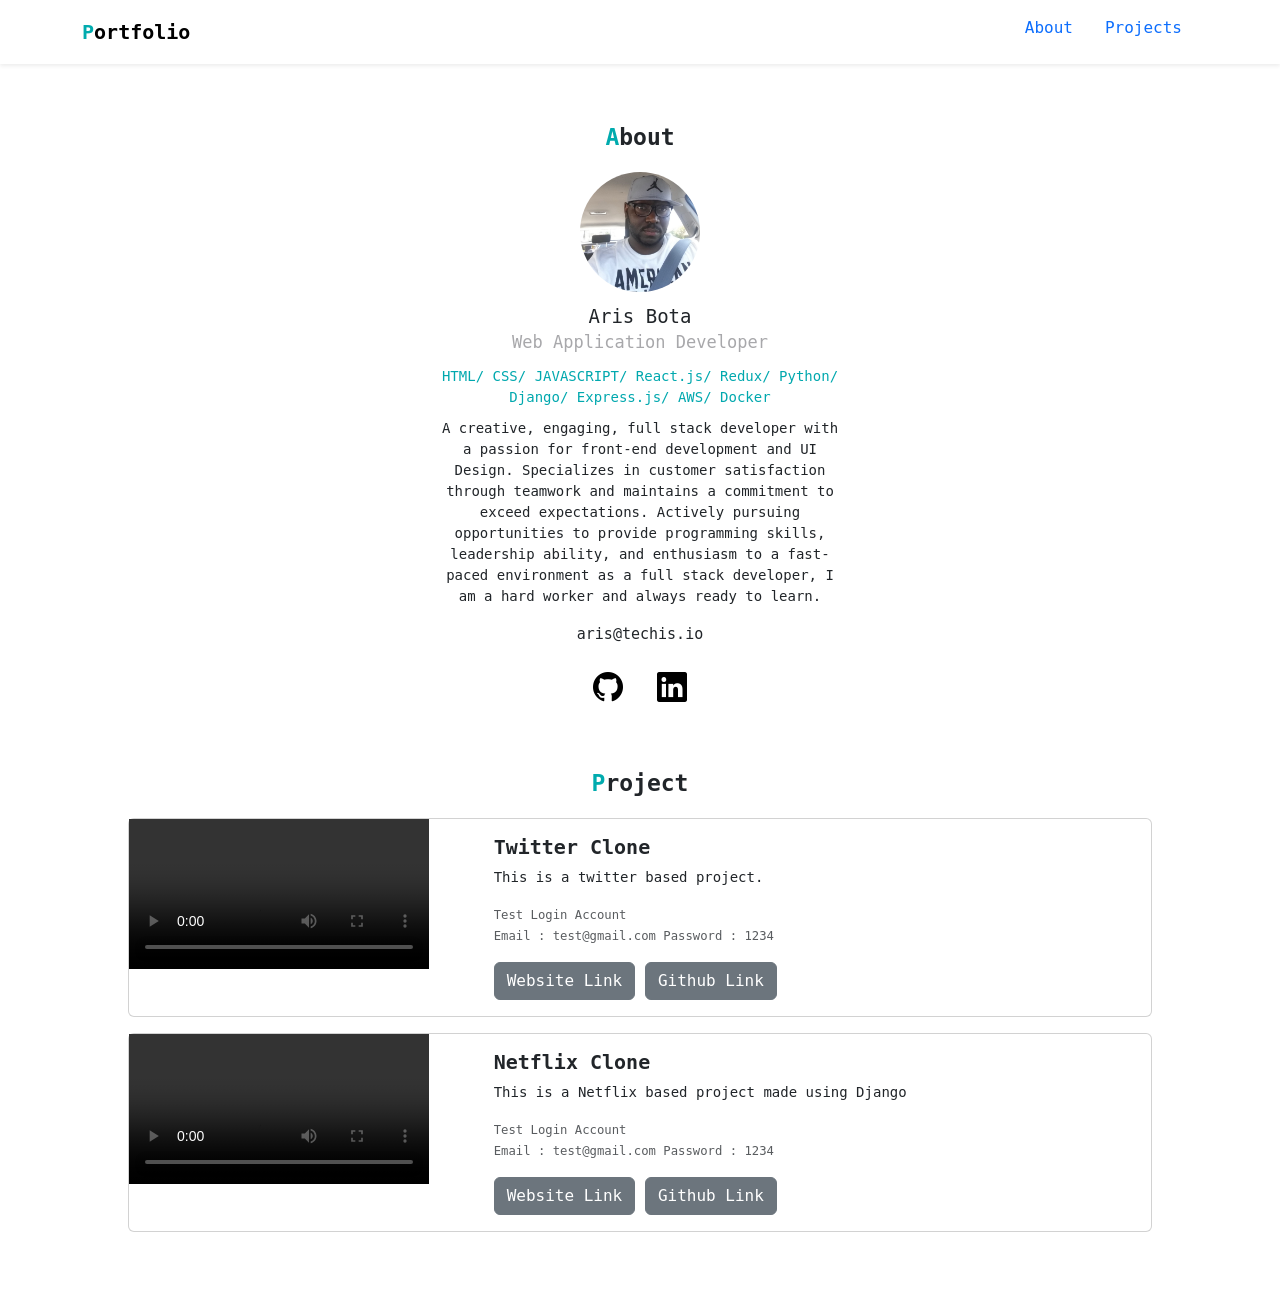
==== index.html @ 3f7a467b "updated" ====
<!DOCTYPE html>
<html lang="en">
<head>
    <meta charset="UTF-8">
    <meta http-equiv="X-UA-Compatible" content="IE=edge">
    <meta name="viewport" content="width=device-width, initial-scale=1.0">
    <link rel="stylesheet" href="https://cdn.jsdelivr.net/npm/bootstrap-icons@1.4.1/font/bootstrap-icons.css">
    <link rel="icon"  type="image/png" href="img/techis-logo.png">
    <link href="https://cdn.jsdelivr.net/npm/bootstrap@5.0.0-beta3/dist/css/bootstrap.min.css" rel="stylesheet" integrity="sha384-eOJMYsd53ii+scO/bJGFsiCZc+5NDVN2yr8+0RDqr0Ql0h+rP48ckxlpbzKgwra6" crossorigin="anonymous">
    <link rel="stylesheet" href="styles.css">
    <title>Document</title>
</head>
<body>
    <nav class="navbar navbar-expand-lg navbar-light shadow-sm">
        <div class="container">
          <a href="#" class="navbar-brand title-icon">
            <span class="font-primary">P</span>ortfolio
          </a>
          <button class="navbar-toggler" type="button" data-bs-toggle="collapse" data-bs-target="#navbarSupportedContent">
            <span class="navbar-toggler-icon"></span>
          </button>
          <div class="collapse navbar-collapse justify-content-end" id="navbarSupportedContent">
            <ul class="nav sm mb-2">
                <li class="nav-item">
                  <a class="nav-link" href="#about">About</a>
                </li>
                <li class="nav-item">
                  <a class="nav-link" href="#">Projects</a>
                </li>
              </ul>
             
          </div>
        </div>
      </nav>
      
      <div id="about">
        <h2>
            <span class="font-primary">A</span>bout
        </h2>
        <img src="img/sample-photo.png" alt="">
        <div class="name">Aris Bota</div>
        <div class="vocation">Web Application Developer</div>
        <div class="skills">
            HTML/ CSS/ JAVASCRIPT/ React.js/
            Redux/ Python/ Django/
            Express.js/ AWS/ Docker
        </div>
        <p>
            A creative, engaging, full stack developer with a passion for front-end development and UI Design. 
            Specializes in customer satisfaction through teamwork and maintains a commitment to exceed expectations. Actively pursuing opportunities to provide programming skills, leadership ability, and enthusiasm to a fast-paced environment as a full stack developer, I am a hard worker and always ready to learn.
        </p>
        <div class="email">aris@techis.io</div>
        <div class="icons">
            <a href="#"><i class="bi bi-github"></i></a>
            <a href="#"><i class="bi bi-linkedin ms-3"></i></a>
        </div>
      </div>

      <div id="project">
          <h2><span class="font-primary">P</span>roject</h2>

          <div class="card mb-3">
            <div class="row">
              <div class="col-md-4">
               <video controls >
                 <source src="videos/Record_2021-12-07-01-11-34.mp4" type="mp4">
               </video>
              </div>
              <div class="col-md-8">
                <div class="card-body">
                  <h5 class="card-title">Twitter Clone</h5>
                  <p class="card-text">This is a twitter based project.</p>
                  <p class="card-text">
                      <small class="text-muted">
                        Test Login Account <br>
                        Email : test@gmail.com
                        Password : 1234
                      </small>
                  </p>
                  <a href="#" target="_blank" class="btn btn-secondary">Website Link</a>
                  <a href="#" target="_blank" class="btn btn-secondary">Github Link</a>
                </div>
              </div>
            </div>
          </div>

          <div class="card mb-3">
            <div class="row">
              <div class="col-md-4">
                <video controls>
                  <source src="videos/Record_2021-12-07-01-11-34.mp4" type="mp4">
                </video>
              </div>
              <div class="col-md-8">
                <div class="card-body">
                  <h5 class="card-title">Netflix Clone</h5>
                  <p class="card-text">This is a Netflix based project made using Django</p>
                  <p class="card-text">
                      <small class="text-muted">
                        Test Login Account <br>
                        Email : test@gmail.com
                        Password : 1234
                      </small>
                  </p>
                  <a href="#" target="_blank" class="btn btn-secondary">Website Link</a>
                  <a href="#" target="_blank" class="btn btn-secondary">Github Link</a>
                </div>
              </div>
            </div>
          </div>

      </div>


    <script src="https://cdn.jsdelivr.net/npm/bootstrap@5.0.0-beta3/dist/js/bootstrap.bundle.min.js" integrity="sha384-JEW9xMcG8R+pH31jmWH6WWP0WintQrMb4s7ZOdauHnUtxwoG2vI5DkLtS3qm9Ekf" crossorigin="anonymous"></script>
</body>
</html>
---- styles.css ----
/***

COMMON

***/

body {
    font-family: "monospace", sans-serif;
}

.font-primary {
    color: #00abae;
}

.title-icon {
    font-size: 20px;
    font-weight: bold;
}

p {
    font-size: 14px;
}

h2 {
    font-weight: bold;
    font-size: 23px;
    margin-bottom: 20px;
}

a .nav-item {
    color: #000 !important;
}
/***
ABOUT
***/

#about {
    margin: 60px auto;
    max-width: 400px;
    text-align: center;
}

#about img {
    border-radius: 50%;
    width: 120px;
    margin-bottom: 10px;
}

#about .name {
    font-size: 19px;
}

#about .vocation {
    font-size: 17px;
    color: #a8a8ab;
    margin-bottom: 10px;
}

#about .skills {
    font-size: 14px;
    color: #00a8ae;
    margin-bottom: 10px;
}

#about .email {
    margin-top: 14px;
    font-size: 15px;
}

#about .icons {
    margin-top: 20px;
    font-size: 30px;
}

#about .icons a {
    color: #000;
}

/***
Project
***/

#project {
    margin: 60px auto;
    width: 80%;
}

#project h2 {
    text-align: center;
}

#project .card img {
    width: 100%;
}

#project .card-title {
    font-weight: bold;
}
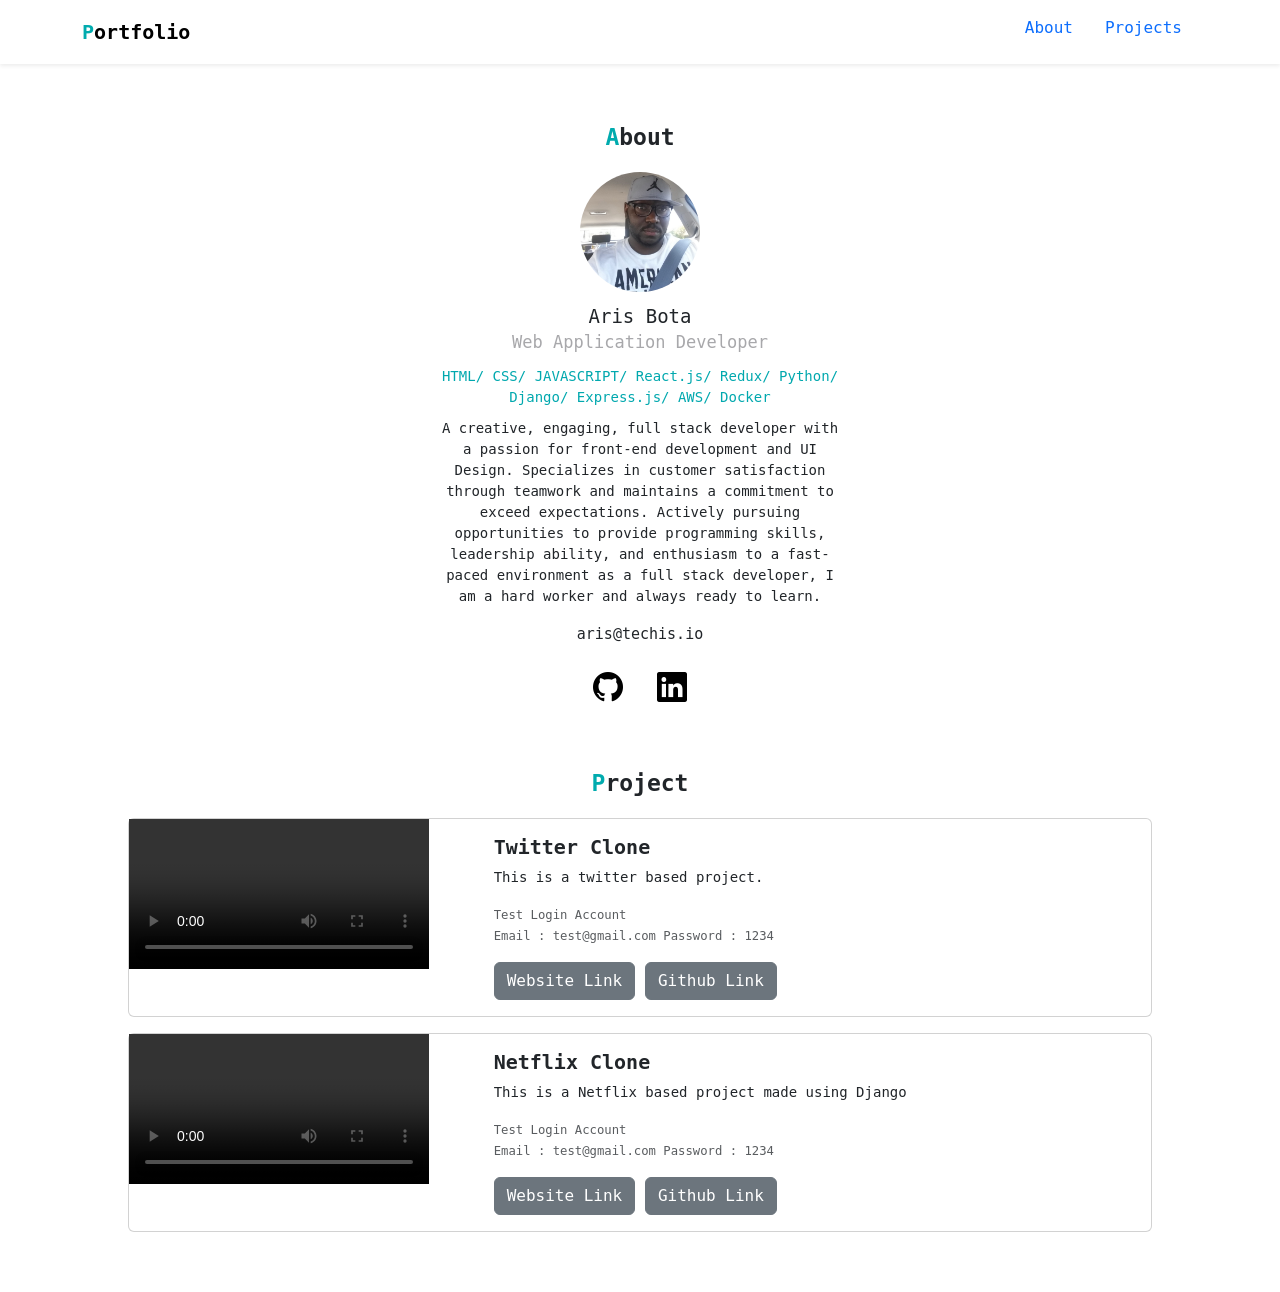
==== commit 82bd27c5: "updated" ====
--- a/index.html
+++ b/index.html
@@ -63,7 +63,7 @@
             <div class="row">
               <div class="col-md-4">
                <video controls >
-                 <source src="videos/Record_2021-12-07-01-11-34.mp4" type="mp4">
+                 <source src="videos/Record_2021-12-07-01-11-34.mp4" type="video/vmp4">
                </video>
               </div>
               <div class="col-md-8">
@@ -88,7 +88,7 @@
             <div class="row">
               <div class="col-md-4">
                 <video controls>
-                  <source src="videos/Record_2021-12-07-01-11-34.mp4" type="mp4">
+                  <source src="videos/Record_2021-12-07-01-11-34.mp4" type="video/mp4">
                 </video>
               </div>
               <div class="col-md-8">
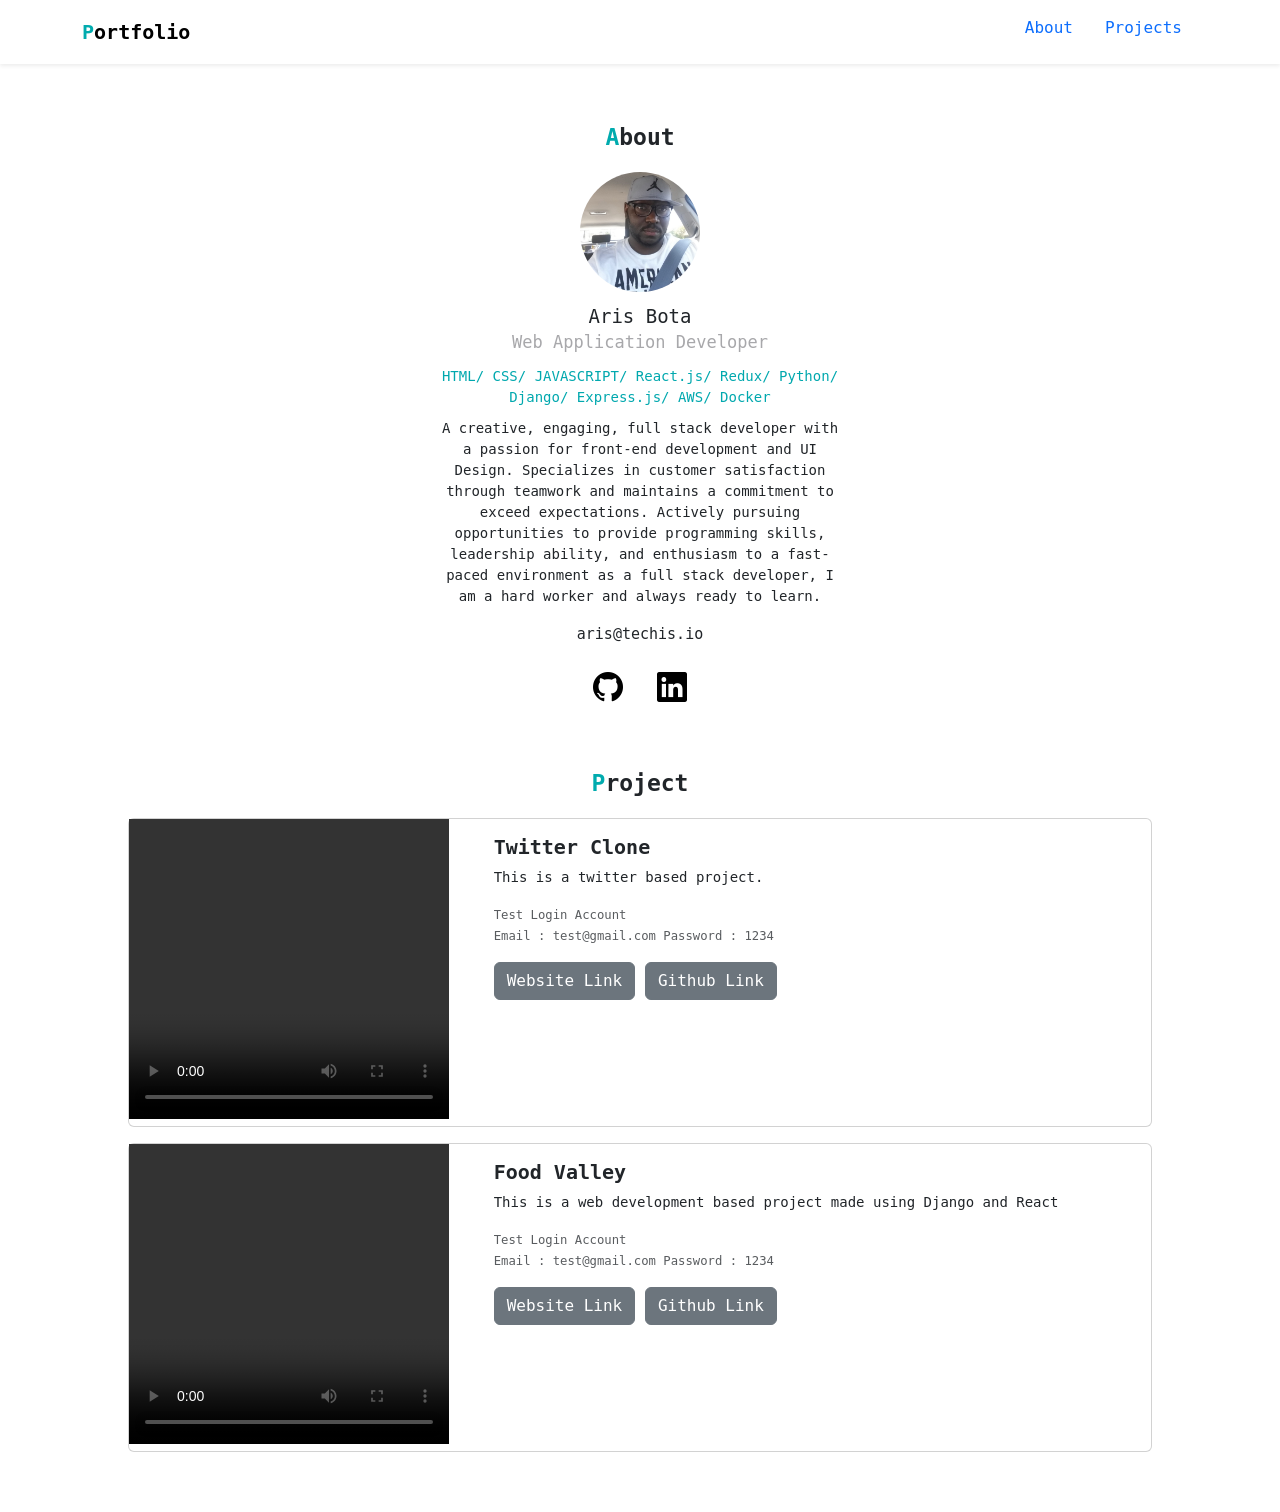
==== commit bb3bb1a2: "updated" ====
--- a/index.html
+++ b/index.html
@@ -51,8 +51,8 @@
         </p>
         <div class="email">aris@techis.io</div>
         <div class="icons">
-            <a href="#"><i class="bi bi-github"></i></a>
-            <a href="#"><i class="bi bi-linkedin ms-3"></i></a>
+            <a href="https://github.com/arisbota04"><i class="bi bi-github"></i></a>
+            <a href="https://www.linkedin.com/in/aristotebmbedi/"><i class="bi bi-linkedin ms-3"></i></a>
         </div>
       </div>
 
@@ -63,7 +63,7 @@
             <div class="row">
               <div class="col-md-4">
                <video controls >
-                 <source src="videos/Record_2021-12-07-01-11-34.mp4" type="video/vmp4">
+                 <source src="videos/Record_2021-12-07-01-39-07.mp4" type="video/mp4">
                </video>
               </div>
               <div class="col-md-8">
@@ -77,8 +77,8 @@
                         Password : 1234
                       </small>
                   </p>
-                  <a href="#" target="_blank" class="btn btn-secondary">Website Link</a>
-                  <a href="#" target="_blank" class="btn btn-secondary">Github Link</a>
+                  <a href="https://twitter-clone-a.herokuapp.com/" target="_blank" class="btn btn-secondary">Website Link</a>
+                  <a href="https://github.com/arisbota04/twitter-clone" target="_blank" class="btn btn-secondary">Github Link</a>
                 </div>
               </div>
             </div>
@@ -93,8 +93,8 @@
               </div>
               <div class="col-md-8">
                 <div class="card-body">
-                  <h5 class="card-title">Netflix Clone</h5>
-                  <p class="card-text">This is a Netflix based project made using Django</p>
+                  <h5 class="card-title">Food Valley</h5>
+                  <p class="card-text">This is a web development based project made using Django and React</p>
                   <p class="card-text">
                       <small class="text-muted">
                         Test Login Account <br>
@@ -102,8 +102,8 @@
                         Password : 1234
                       </small>
                   </p>
-                  <a href="#" target="_blank" class="btn btn-secondary">Website Link</a>
-                  <a href="#" target="_blank" class="btn btn-secondary">Github Link</a>
+                  <a href="https://foodvalley-frontend.herokuapp.com/" target="_blank" class="btn btn-secondary">Website Link</a>
+                  <a href="https://github.com/arisbota04/FoodValley" target="_blank" class="btn btn-secondary">Github Link</a>
                 </div>
               </div>
             </div>
--- a/styles.css
+++ b/styles.css
@@ -5,75 +5,75 @@
 ***/
 
 body {
-    font-family: "monospace", sans-serif;
+  font-family: "monospace", sans-serif;
 }
 
 .font-primary {
-    color: #00abae;
+  color: #00abae;
 }
 
 .title-icon {
-    font-size: 20px;
-    font-weight: bold;
+  font-size: 20px;
+  font-weight: bold;
 }
 
 p {
-    font-size: 14px;
+  font-size: 14px;
 }
 
 h2 {
-    font-weight: bold;
-    font-size: 23px;
-    margin-bottom: 20px;
+  font-weight: bold;
+  font-size: 23px;
+  margin-bottom: 20px;
 }
 
 a .nav-item {
-    color: #000 !important;
+  color: #000 !important;
 }
 /***
 ABOUT
 ***/
 
 #about {
-    margin: 60px auto;
-    max-width: 400px;
-    text-align: center;
+  margin: 60px auto;
+  max-width: 400px;
+  text-align: center;
 }
 
 #about img {
-    border-radius: 50%;
-    width: 120px;
-    margin-bottom: 10px;
+  border-radius: 50%;
+  width: 120px;
+  margin-bottom: 10px;
 }
 
 #about .name {
-    font-size: 19px;
+  font-size: 19px;
 }
 
 #about .vocation {
-    font-size: 17px;
-    color: #a8a8ab;
-    margin-bottom: 10px;
+  font-size: 17px;
+  color: #a8a8ab;
+  margin-bottom: 10px;
 }
 
 #about .skills {
-    font-size: 14px;
-    color: #00a8ae;
-    margin-bottom: 10px;
+  font-size: 14px;
+  color: #00a8ae;
+  margin-bottom: 10px;
 }
 
 #about .email {
-    margin-top: 14px;
-    font-size: 15px;
+  margin-top: 14px;
+  font-size: 15px;
 }
 
 #about .icons {
-    margin-top: 20px;
-    font-size: 30px;
+  margin-top: 20px;
+  font-size: 30px;
 }
 
 #about .icons a {
-    color: #000;
+  color: #000;
 }
 
 /***
@@ -81,18 +81,23 @@
 ***/
 
 #project {
-    margin: 60px auto;
-    width: 80%;
+  margin: 60px auto;
+  width: 80%;
 }
 
 #project h2 {
-    text-align: center;
+  text-align: center;
 }
 
 #project .card img {
-    width: 100%;
+  width: 100%;
 }
 
 #project .card-title {
-    font-weight: bold;
-}+  font-weight: bold;
+}
+
+video {
+  width: 320px;
+  height: 300px;
+}
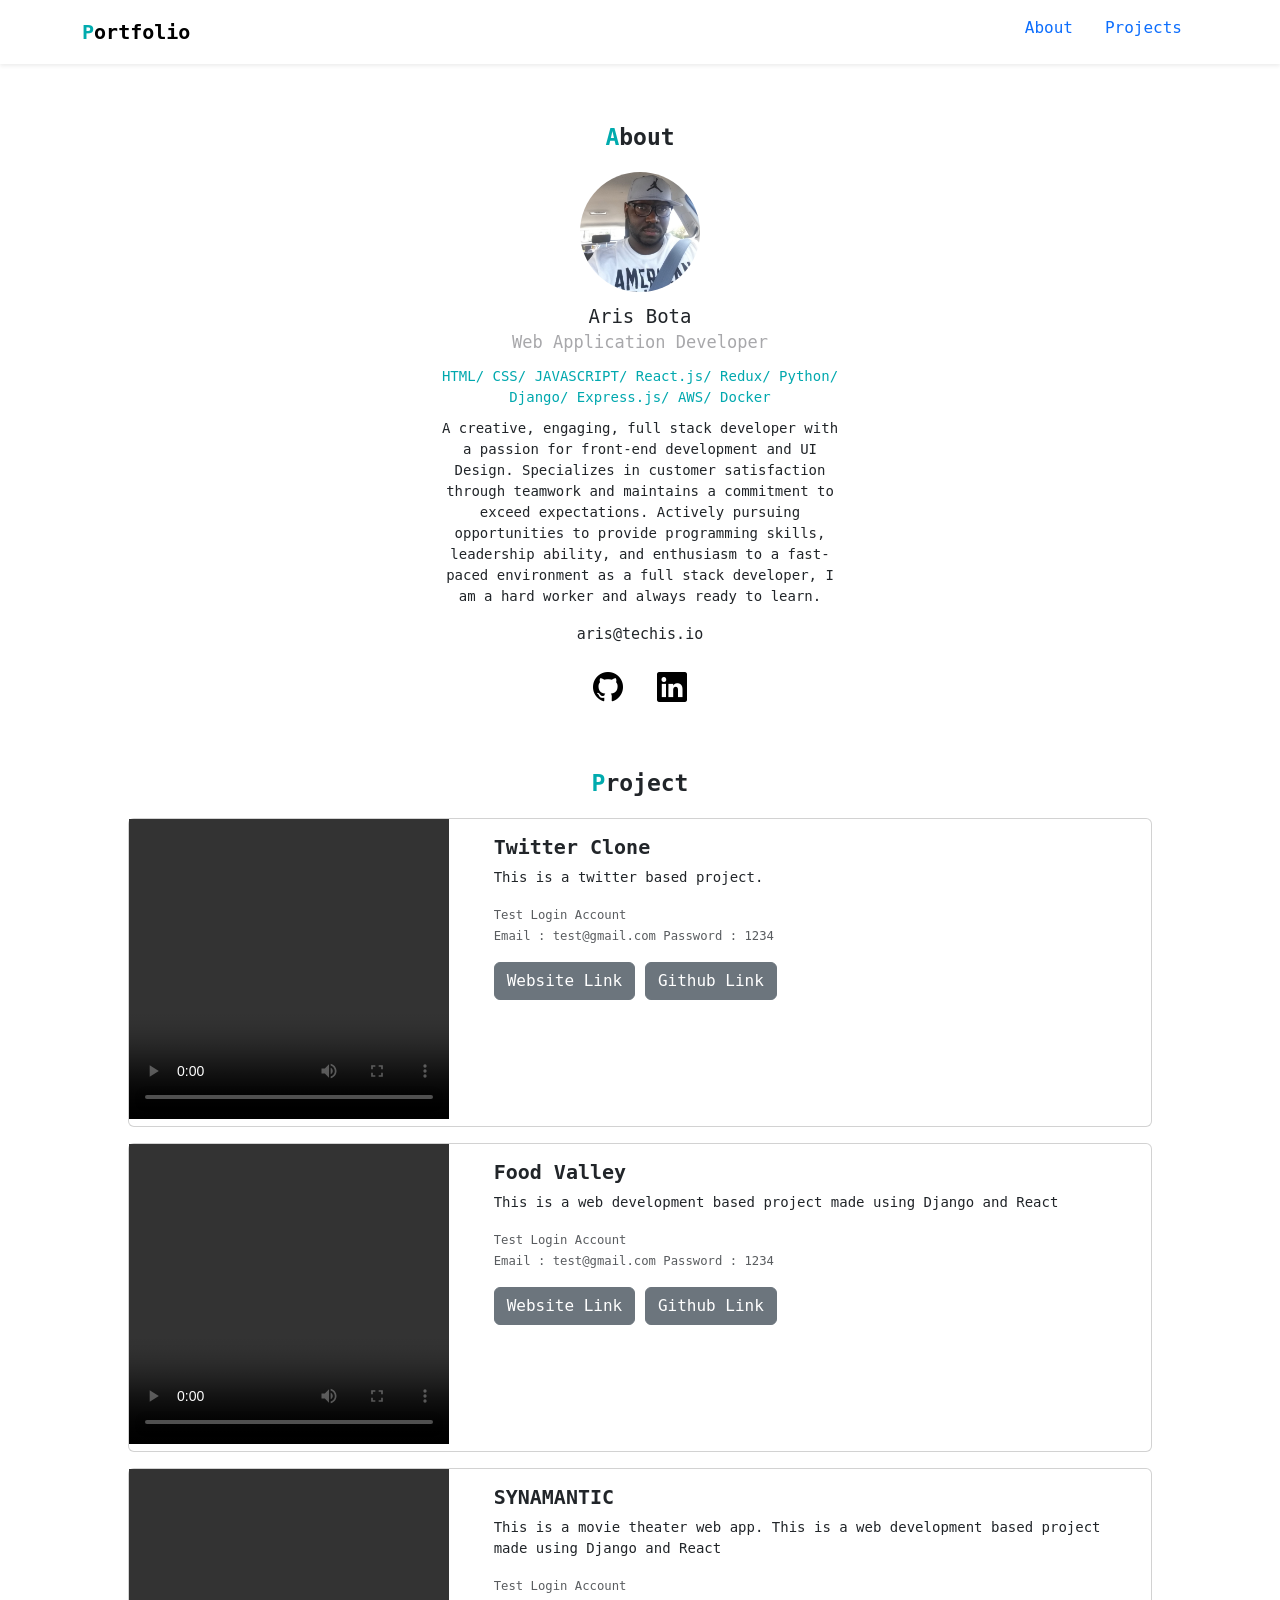
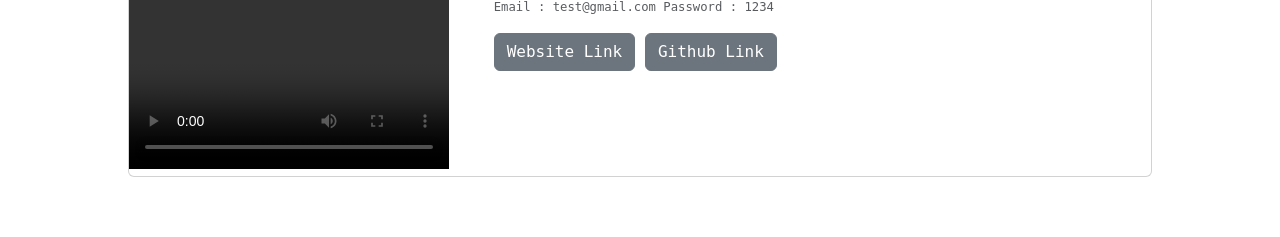
==== commit c91b46ae: "video of synamatic" ====
--- a/index.html
+++ b/index.html
@@ -62,7 +62,7 @@
           <div class="card mb-3">
             <div class="row">
               <div class="col-md-4">
-               <video controls >
+               <video  width="320px" height="240px" controls >
                  <source src="videos/Record_2021-12-07-01-39-07.mp4" type="video/mp4">
                </video>
               </div>
@@ -87,7 +87,7 @@
           <div class="card mb-3">
             <div class="row">
               <div class="col-md-4">
-                <video controls>
+                <video width="320px" height="240px" controls>
                   <source src="videos/Record_2021-12-07-01-11-34.mp4" type="video/mp4">
                 </video>
               </div>
@@ -109,6 +109,32 @@
             </div>
           </div>
 
+          <div class="card mb-3">
+            <div class="row">
+              <div class="col-md-4">
+                <video width="320px" height="240px" controls>
+                  <source src="videos/Record_2021-12-07-01-39-07.mp4" type="video/mp4">
+                </video>
+              </div>
+              <div class="col-md-8">
+                <div class="card-body">
+                  <h5 class="card-title">SYNAMANTIC</h5>
+                  <p class="card-text">This is a movie theater web app.
+                    This is a web development based project made using Django and React
+                  </p>
+                  <p class="card-text">
+                    <small class="text-muted">
+                      Test Login Account <br>
+                      Email : test@gmail.com
+                      Password : 1234
+                    </small>
+                  </p>
+                  <a href="https://symantic-frontend.herokuapp.com/" target="_blank" class="btn btn-secondary">Website Link</a>
+                  <a href="https://github.com/Synamatic7/symantic" target="_blank" class="btn btn-secondary">Github Link</a>
+                </div>
+              </div>
+            </div>
+          </div>
       </div>
 
 
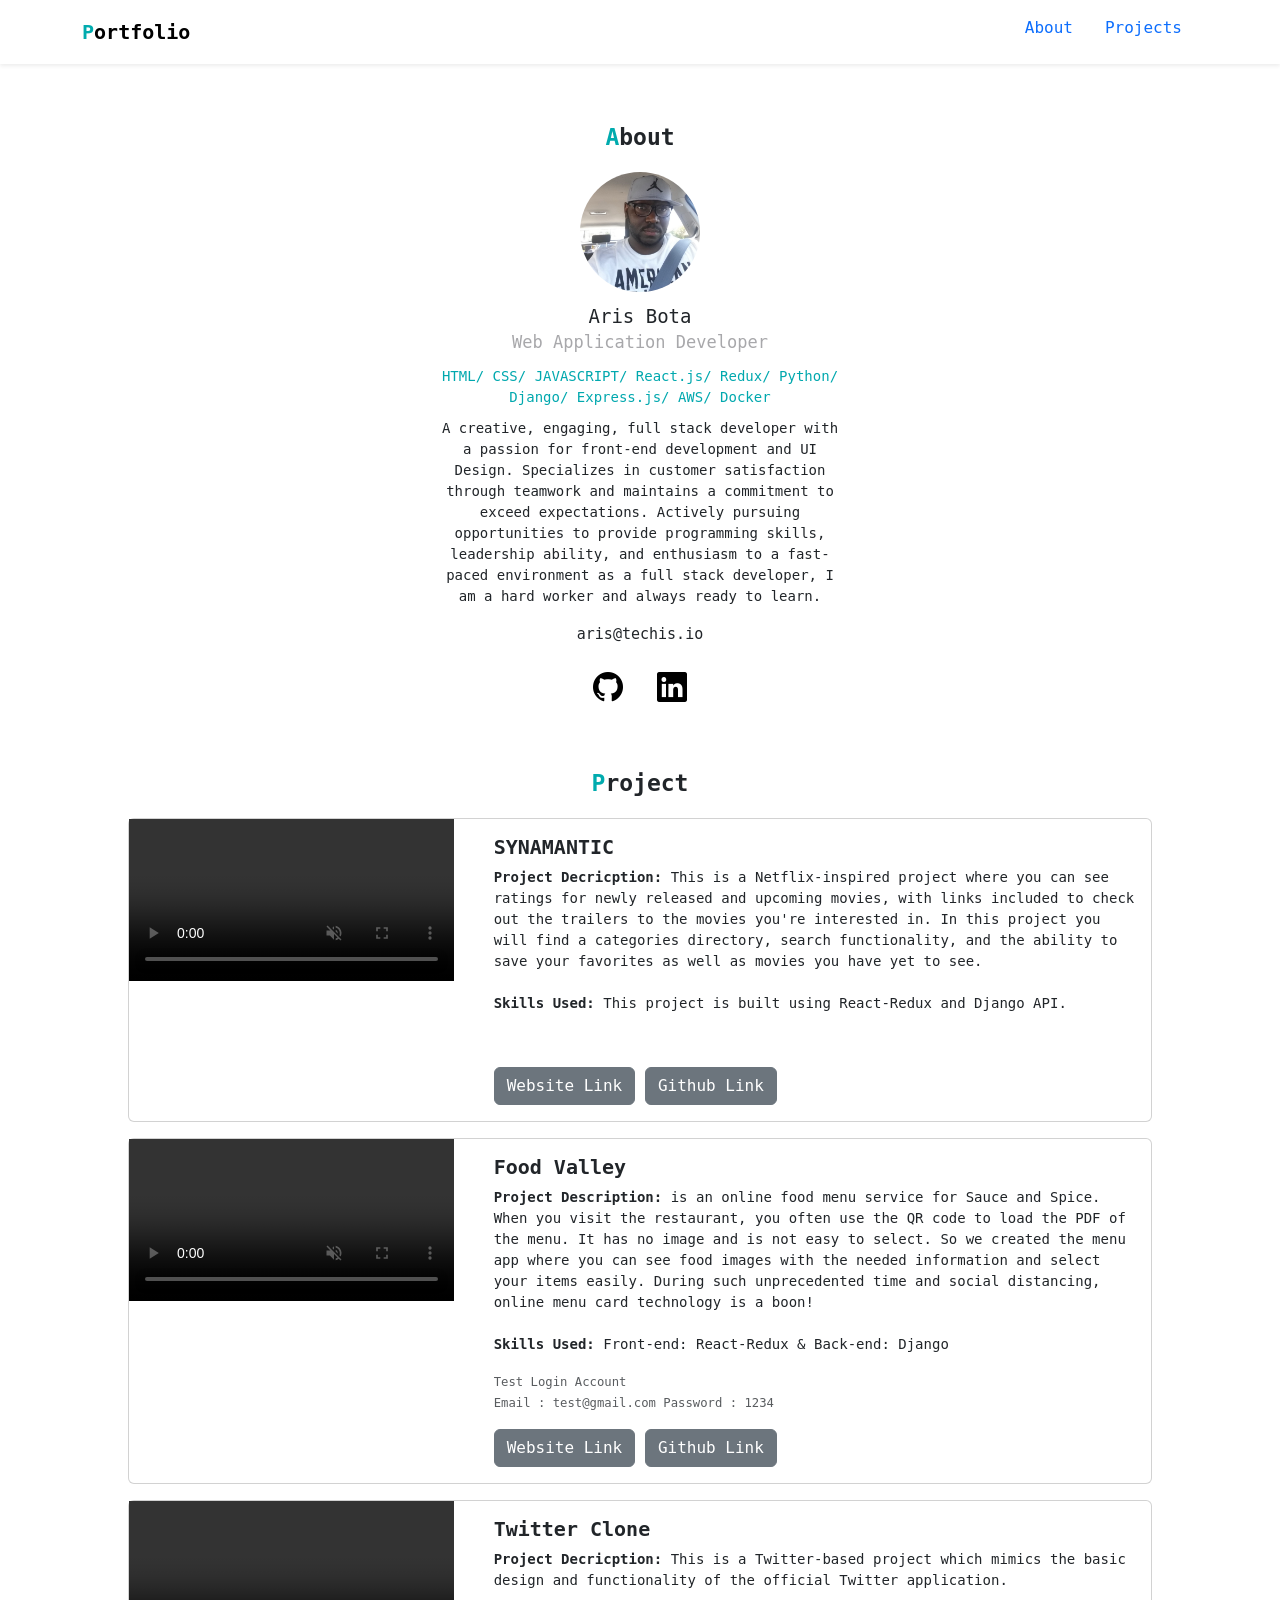
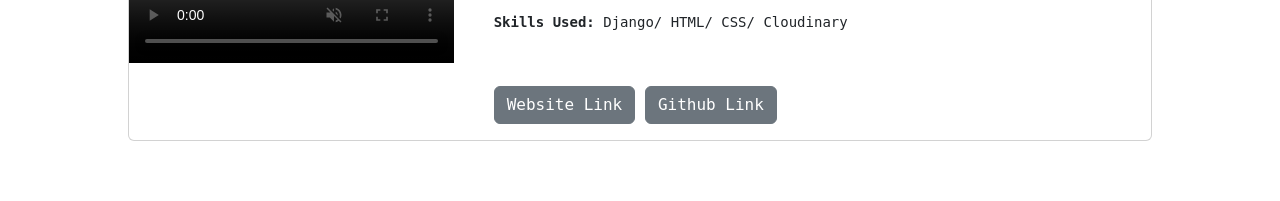
==== commit 3491d65d: "updation" ====
--- a/index.html
+++ b/index.html
@@ -1,143 +1,220 @@
 <!DOCTYPE html>
 <html lang="en">
-<head>
-    <meta charset="UTF-8">
-    <meta http-equiv="X-UA-Compatible" content="IE=edge">
-    <meta name="viewport" content="width=device-width, initial-scale=1.0">
-    <link rel="stylesheet" href="https://cdn.jsdelivr.net/npm/bootstrap-icons@1.4.1/font/bootstrap-icons.css">
-    <link rel="icon"  type="image/png" href="img/techis-logo.png">
-    <link href="https://cdn.jsdelivr.net/npm/bootstrap@5.0.0-beta3/dist/css/bootstrap.min.css" rel="stylesheet" integrity="sha384-eOJMYsd53ii+scO/bJGFsiCZc+5NDVN2yr8+0RDqr0Ql0h+rP48ckxlpbzKgwra6" crossorigin="anonymous">
-    <link rel="stylesheet" href="styles.css">
+  <head>
+    <meta charset="UTF-8" />
+    <meta http-equiv="X-UA-Compatible" content="IE=edge" />
+    <meta name="viewport" content="width=device-width, initial-scale=1.0" />
+    <link
+      rel="stylesheet"
+      href="https://cdn.jsdelivr.net/npm/bootstrap-icons@1.4.1/font/bootstrap-icons.css"
+    />
+    <link rel="icon" type="image/png" href="img/techis-logo.png" />
+    <link
+      href="https://cdn.jsdelivr.net/npm/bootstrap@5.0.0-beta3/dist/css/bootstrap.min.css"
+      rel="stylesheet"
+      integrity="sha384-eOJMYsd53ii+scO/bJGFsiCZc+5NDVN2yr8+0RDqr0Ql0h+rP48ckxlpbzKgwra6"
+      crossorigin="anonymous"
+    />
+    <link rel="stylesheet" href="styles.css" />
     <title>Document</title>
-</head>
-<body>
+  </head>
+  <body>
     <nav class="navbar navbar-expand-lg navbar-light shadow-sm">
-        <div class="container">
-          <a href="#" class="navbar-brand title-icon">
-            <span class="font-primary">P</span>ortfolio
-          </a>
-          <button class="navbar-toggler" type="button" data-bs-toggle="collapse" data-bs-target="#navbarSupportedContent">
-            <span class="navbar-toggler-icon"></span>
-          </button>
-          <div class="collapse navbar-collapse justify-content-end" id="navbarSupportedContent">
-            <ul class="nav sm mb-2">
-                <li class="nav-item">
-                  <a class="nav-link" href="#about">About</a>
-                </li>
-                <li class="nav-item">
-                  <a class="nav-link" href="#">Projects</a>
-                </li>
-              </ul>
-             
-          </div>
-        </div>
-      </nav>
-      
-      <div id="about">
-        <h2>
-            <span class="font-primary">A</span>bout
-        </h2>
-        <img src="img/sample-photo.png" alt="">
-        <div class="name">Aris Bota</div>
-        <div class="vocation">Web Application Developer</div>
-        <div class="skills">
-            HTML/ CSS/ JAVASCRIPT/ React.js/
-            Redux/ Python/ Django/
-            Express.js/ AWS/ Docker
-        </div>
-        <p>
-            A creative, engaging, full stack developer with a passion for front-end development and UI Design. 
-            Specializes in customer satisfaction through teamwork and maintains a commitment to exceed expectations. Actively pursuing opportunities to provide programming skills, leadership ability, and enthusiasm to a fast-paced environment as a full stack developer, I am a hard worker and always ready to learn.
-        </p>
-        <div class="email">aris@techis.io</div>
-        <div class="icons">
-            <a href="https://github.com/arisbota04"><i class="bi bi-github"></i></a>
-            <a href="https://www.linkedin.com/in/aristotebmbedi/"><i class="bi bi-linkedin ms-3"></i></a>
-        </div>
-      </div>
-
-      <div id="project">
-          <h2><span class="font-primary">P</span>roject</h2>
-
-          <div class="card mb-3">
-            <div class="row">
-              <div class="col-md-4">
-               <video  width="320px" height="240px" controls >
-                 <source src="videos/Record_2021-12-07-01-39-07.mp4" type="video/mp4">
-               </video>
-              </div>
-              <div class="col-md-8">
-                <div class="card-body">
-                  <h5 class="card-title">Twitter Clone</h5>
-                  <p class="card-text">This is a twitter based project.</p>
-                  <p class="card-text">
-                      <small class="text-muted">
-                        Test Login Account <br>
-                        Email : test@gmail.com
-                        Password : 1234
-                      </small>
-                  </p>
-                  <a href="https://twitter-clone-a.herokuapp.com/" target="_blank" class="btn btn-secondary">Website Link</a>
-                  <a href="https://github.com/arisbota04/twitter-clone" target="_blank" class="btn btn-secondary">Github Link</a>
-                </div>
-              </div>
+      <div class="container">
+        <a href="#" class="navbar-brand title-icon">
+          <span class="font-primary">P</span>ortfolio
+        </a>
+        <button
+          class="navbar-toggler"
+          type="button"
+          data-bs-toggle="collapse"
+          data-bs-target="#navbarSupportedContent"
+        >
+          <span class="navbar-toggler-icon"></span>
+        </button>
+        <div
+          class="collapse navbar-collapse justify-content-end"
+          id="navbarSupportedContent"
+        >
+          <ul class="nav sm mb-2">
+            <li class="nav-item">
+              <a class="nav-link" href="#about">About</a>
+            </li>
+            <li class="nav-item">
+              <a class="nav-link" href="#project">Projects</a>
+            </li>
+          </ul>
+        </div>
+      </div>
+    </nav>
+
+    <div id="about">
+      <h2><span class="font-primary">A</span>bout</h2>
+      <img src="img/sample-photo.png" alt="" />
+      <div class="name">Aris Bota</div>
+      <div class="vocation">Web Application Developer</div>
+      <div class="skills">
+        HTML/ CSS/ JAVASCRIPT/ React.js/ Redux/ Python/ Django/ Express.js/ AWS/
+        Docker
+      </div>
+      <p>
+        A creative, engaging, full stack developer with a passion for front-end
+        development and UI Design. Specializes in customer satisfaction through
+        teamwork and maintains a commitment to exceed expectations. Actively
+        pursuing opportunities to provide programming skills, leadership
+        ability, and enthusiasm to a fast-paced environment as a full stack
+        developer, I am a hard worker and always ready to learn.
+      </p>
+      <div class="email">aris@techis.io</div>
+      <div class="icons">
+        <a href="https://github.com/arisbota04"><i class="bi bi-github"></i></a>
+        <a href="https://www.linkedin.com/in/aristotebmbedi/"
+          ><i class="bi bi-linkedin ms-3"></i
+        ></a>
+      </div>
+    </div>
+
+    <div id="project">
+      <h2><span class="font-primary">P</span>roject</h2>
+
+      <div class="card mb-3">
+        <div class="row">
+          <div class="col-md-4">
+            <video class="project-video" autoplay muted controls>
+              <source src="videos/synamatic video.mp4" type="video/mp4" />
+            </video>
+          </div>
+          <div class="col-md-8">
+            <div class="card-body">
+              <h5 class="card-title">SYNAMANTIC</h5>
+              <p class="card-text">
+                <strong>Project Decricption: </strong>This is a Netflix-inspired
+                project where you can see ratings for newly released and
+                upcoming movies, with links included to check out the trailers
+                to the movies you're interested in. In this project you will
+                find a categories directory, search functionality, and the
+                ability to save your favorites as well as movies you have yet to
+                see.<br /><br />
+
+                <strong>Skills Used: </strong>This project is built using
+                React-Redux and Django API.
+              </p>
+              <p class="card-text">
+                <small class="text-muted">
+                  <br />
+                </small>
+              </p>
+              <a
+                href="https://symantic-frontend.herokuapp.com/"
+                target="_blank"
+                class="btn btn-secondary"
+                >Website Link</a
+              >
+              <a
+                href="https://github.com/Synamatic7/symantic"
+                target="_blank"
+                class="btn btn-secondary"
+                >Github Link</a
+              >
             </div>
           </div>
-
-          <div class="card mb-3">
-            <div class="row">
-              <div class="col-md-4">
-                <video width="320px" height="240px" controls>
-                  <source src="videos/Record_2021-12-07-01-11-34.mp4" type="video/mp4">
-                </video>
-              </div>
-              <div class="col-md-8">
-                <div class="card-body">
-                  <h5 class="card-title">Food Valley</h5>
-                  <p class="card-text">This is a web development based project made using Django and React</p>
-                  <p class="card-text">
-                      <small class="text-muted">
-                        Test Login Account <br>
-                        Email : test@gmail.com
-                        Password : 1234
-                      </small>
-                  </p>
-                  <a href="https://foodvalley-frontend.herokuapp.com/" target="_blank" class="btn btn-secondary">Website Link</a>
-                  <a href="https://github.com/arisbota04/FoodValley" target="_blank" class="btn btn-secondary">Github Link</a>
-                </div>
-              </div>
+        </div>
+      </div>
+
+      <div class="card mb-3">
+        <div class="row">
+          <div class="col-md-4">
+            <video class="project-video" autoplay muted controls>
+              <source
+                src="videos/Record_2021-12-07-01-11-34.mp4"
+                type="video/mp4"
+              />
+            </video>
+          </div>
+          <div class="col-md-8">
+            <div class="card-body">
+              <h5 class="card-title">Food Valley</h5>
+              <p class="card-text">
+                <strong>Project Description: </strong> is an online food menu
+                service for Sauce and Spice. When you visit the restaurant, you
+                often use the QR code to load the PDF of the menu. It has no
+                image and is not easy to select. So we created the menu app
+                where you can see food images with the needed information and
+                select your items easily. During such unprecedented time and
+                social distancing, online menu card technology is a boon!
+                <br /><br />
+                <strong>Skills Used: </strong> Front-end: React-Redux &
+                Back-end: Django
+              </p>
+              <p class="card-text">
+                <small class="text-muted">
+                  Test Login Account <br />
+                  Email : test@gmail.com Password : 1234
+                </small>
+              </p>
+              <a
+                href="https://foodvalley-frontend.herokuapp.com/"
+                target="_blank"
+                class="btn btn-secondary"
+                >Website Link</a
+              >
+              <a
+                href="https://github.com/arisbota04/FoodValley"
+                target="_blank"
+                class="btn btn-secondary"
+                >Github Link</a
+              >
             </div>
           </div>
-
-          <div class="card mb-3">
-            <div class="row">
-              <div class="col-md-4">
-                <video width="320px" height="240px" controls>
-                  <source src="videos/Record_2021-12-07-01-39-07.mp4" type="video/mp4">
-                </video>
-              </div>
-              <div class="col-md-8">
-                <div class="card-body">
-                  <h5 class="card-title">SYNAMANTIC</h5>
-                  <p class="card-text">This is a movie theater web app.
-                    This is a web development based project made using Django and React
-                  </p>
-                  <p class="card-text">
-                    <small class="text-muted">
-                      Test Login Account <br>
-                      Email : test@gmail.com
-                      Password : 1234
-                    </small>
-                  </p>
-                  <a href="https://symantic-frontend.herokuapp.com/" target="_blank" class="btn btn-secondary">Website Link</a>
-                  <a href="https://github.com/Synamatic7/symantic" target="_blank" class="btn btn-secondary">Github Link</a>
-                </div>
-              </div>
+        </div>
+      </div>
+
+      <div class="card mb-3">
+        <div class="row">
+          <div class="col-md-4">
+            <video class="project-video" autoplay muted controls>
+              <source
+                src="videos/Record_2021-12-07-01-39-07.mp4"
+                type="video/mp4"
+              />
+            </video>
+          </div>
+          <div class="col-md-8">
+            <div class="card-body">
+              <h5 class="card-title">Twitter Clone</h5>
+              <p class="card-text">
+                <strong>Project Decricption: </strong> This is a Twitter-based
+                project which mimics the basic design and functionality of the
+                official Twitter application. <br /><br />
+                <strong>Skills Used: </strong> Django/ HTML/ CSS/ Cloudinary
+              </p>
+              <p class="card-text">
+                <small class="text-muted">
+                  <br />
+                </small>
+              </p>
+              <a
+                href="https://twitter-clone-a.herokuapp.com/"
+                target="_blank"
+                class="btn btn-secondary"
+                >Website Link</a
+              >
+              <a
+                href="https://github.com/arisbota04/twitter-clone"
+                target="_blank"
+                class="btn btn-secondary"
+                >Github Link</a
+              >
             </div>
           </div>
-      </div>
-
-
-    <script src="https://cdn.jsdelivr.net/npm/bootstrap@5.0.0-beta3/dist/js/bootstrap.bundle.min.js" integrity="sha384-JEW9xMcG8R+pH31jmWH6WWP0WintQrMb4s7ZOdauHnUtxwoG2vI5DkLtS3qm9Ekf" crossorigin="anonymous"></script>
-</body>
-</html>+        </div>
+      </div>
+    </div>
+
+    <script
+      src="https://cdn.jsdelivr.net/npm/bootstrap@5.0.0-beta3/dist/js/bootstrap.bundle.min.js"
+      integrity="sha384-JEW9xMcG8R+pH31jmWH6WWP0WintQrMb4s7ZOdauHnUtxwoG2vI5DkLtS3qm9Ekf"
+      crossorigin="anonymous"
+    ></script>
+  </body>
+</html>
--- a/styles.css
+++ b/styles.css
@@ -97,7 +97,8 @@
   font-weight: bold;
 }
 
-video {
-  width: 320px;
-  height: 300px;
+#project .project-video {
+  width: 100%;
+  max-height: 300px;
+  background-color: #000;
 }
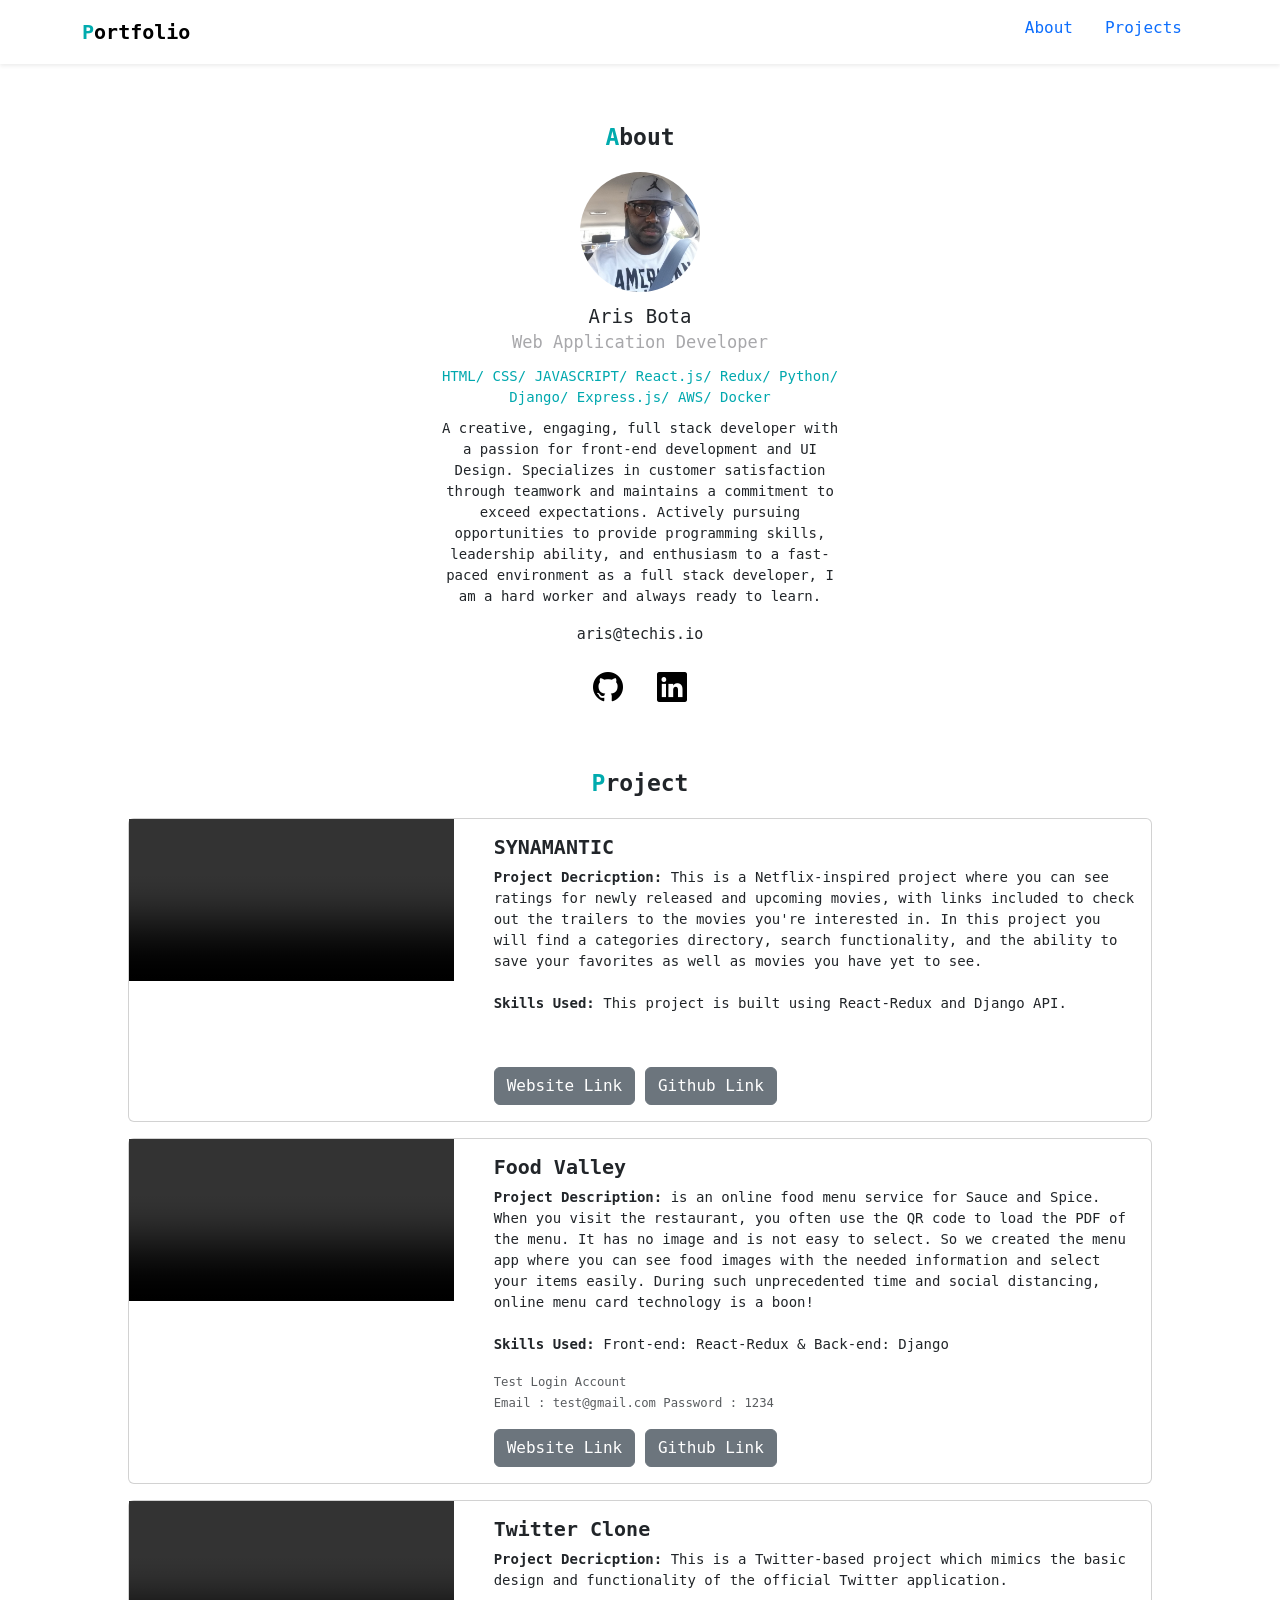
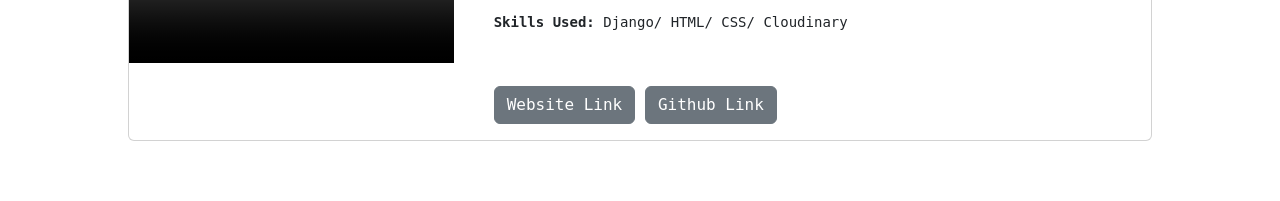
==== commit 3bca86e0: "changed" ====
--- a/index.html
+++ b/index.html
@@ -16,7 +16,7 @@
       crossorigin="anonymous"
     />
     <link rel="stylesheet" href="styles.css" />
-    <title>Document</title>
+    <title>Portfolio</title>
   </head>
   <body>
     <nav class="navbar navbar-expand-lg navbar-light shadow-sm">
